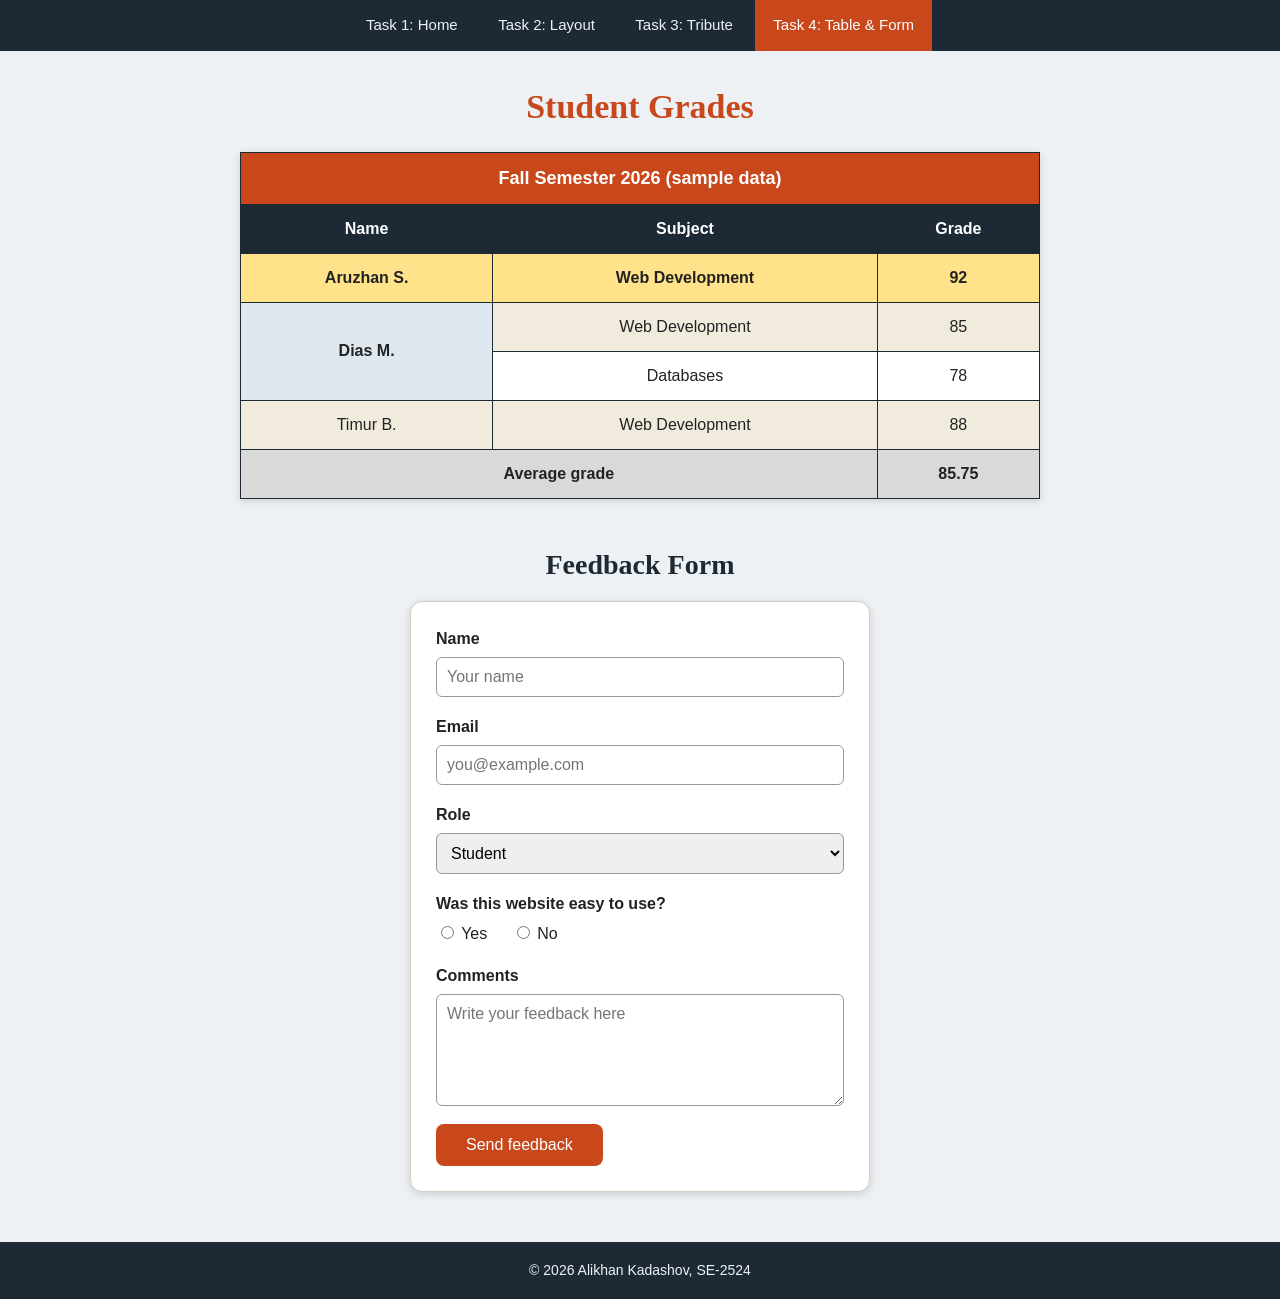
==== task4/index.html @ d7b497ed "Add files via upload" ====
<!DOCTYPE html>
<html lang="en">
<head>
  <meta charset="UTF-8">
  <meta name="viewport" content="width=device-width, initial-scale=1.0">
  <title>Task 4 | Table and Form</title>
  <link rel="stylesheet" href="styles.css">
</head>
<body>

  <!-- navigation bar (same on every page) -->
  <nav class="site-nav">
    <a class="nav-link" href="../index.html">Task 1: Home</a>
    <a class="nav-link" href="../task2/index.html">Task 2: Layout</a>
    <a class="nav-link" href="../exercise1/index.html">Task 3: Tribute</a>
    <a class="nav-link active" href="index.html">Task 4: Table &amp; Form</a>
  </nav>

  <div class="container">

    <!-- Exercise 1: table -->
    <h1 id="page-title">Student Grades</h1>

    <table id="grades">
      <thead>
        <tr>
          <th colspan="3">Fall Semester 2026 (sample data)</th>
        </tr>
        <tr>
          <th>Name</th>
          <th>Subject</th>
          <th>Grade</th>
        </tr>
      </thead>
      <tbody>
        <tr class="highlight-row">
          <td>Aruzhan S.</td>
          <td>Web Development</td>
          <td>92</td>
        </tr>
        <tr>
          <td rowspan="2">Dias M.</td>
          <td>Web Development</td>
          <td>85</td>
        </tr>
        <tr>
          <td>Databases</td>
          <td>78</td>
        </tr>
        <tr>
          <td>Timur B.</td>
          <td>Web Development</td>
          <td>88</td>
        </tr>
      </tbody>
      <tfoot>
        <tr>
          <td colspan="2">Average grade</td>
          <td>85.75</td>
        </tr>
      </tfoot>
    </table>

    <!-- Exercise 2: form -->
    <h2 class="section-title">Feedback Form</h2>

    <form id="feedback-form" action="#" method="get">

      <label for="name">Name</label>
      <input class="field" type="text" id="name" name="name" placeholder="Your name" required>

      <label for="email">Email</label>
      <input class="field" type="email" id="email" name="email" placeholder="you@example.com" required>

      <label for="role">Role</label>
      <select class="field" id="role" name="role">
        <option value="student">Student</option>
        <option value="teacher">Teacher</option>
        <option value="other">Other</option>
      </select>

      <p class="question">Was this website easy to use?</p>
      <label class="radio-option" for="yes">
        <input type="radio" id="yes" name="easy" value="yes" required> Yes
      </label>
      <label class="radio-option" for="no">
        <input type="radio" id="no" name="easy" value="no"> No
      </label>

      <label for="comments">Comments</label>
      <textarea class="field" id="comments" name="comments" rows="5" placeholder="Write your feedback here"></textarea>

      <button class="submit-btn" type="submit">Send feedback</button>

    </form>

  </div>

  <div class="site-footer">
    &copy; 2026 Alikhan Kadashov, SE-2524
  </div>

</body>
</html>
---- task4/styles.css ----
/* ===== Task 4: table and form ===== */

body {
  margin: 0;
  background-color: #eef1f4;
  color: #222222;
  font-family: Arial, Helvetica, sans-serif;
  font-size: 16px;
  line-height: 1.5;
}

/* navigation bar */
.site-nav {
  padding: 0 20px;
  background-color: #1d2a35;
  text-align: center;
}

.nav-link {
  display: inline-block;
  padding: 14px 18px;
  color: #eef1f4;
  font-size: 15px;
  text-decoration: none;
}

.nav-link:hover,
.nav-link.active {
  background-color: #c8471b;
  color: #ffffff;
}

.container {
  max-width: 800px;
  margin: 0 auto;
  padding: 30px 20px 20px;
}

/* ---------- table ---------- */

/* page heading (ID selector) */
#page-title {
  margin: 0 0 20px;
  text-align: center;
  font-family: Georgia, "Times New Roman", serif;
  font-size: 34px;
  color: #c8471b;
}

#grades {
  width: 100%;
  border-collapse: collapse;
  background-color: #ffffff;
  box-shadow: 0 2px 8px rgba(0, 0, 0, 0.15);
}

/* borders + padding + centered text for every cell */
#grades th,
#grades td {
  padding: 12px 10px;
  border: 1px solid #1d2a35;
  text-align: center;
}

/* header background color */
#grades thead th {
  background-color: #1d2a35;
  color: #ffffff;
}

/* title row (colspan) */
#grades thead tr:first-child th {
  background-color: #c8471b;
  font-size: 18px;
}

/* alternate row colors */
#grades tbody tr:nth-child(odd) {
  background-color: #ffffff;
}

#grades tbody tr:nth-child(even) {
  background-color: #f1ebde;
}

/* highlighted row (class selector) */
#grades tbody tr.highlight-row {
  background-color: #ffe28a;
  font-weight: bold;
}

/* the merged (rowspan) cell */
#grades td[rowspan] {
  background-color: #dfe8ef;
  font-weight: bold;
}

#grades tfoot td {
  background-color: #d9d9d9;
  font-weight: bold;
}

/* ---------- form ---------- */

.section-title {
  margin: 45px 0 15px;
  text-align: center;
  font-family: Georgia, "Times New Roman", serif;
  font-size: 28px;
  color: #1d2a35;
}

/* form is centered and has a fixed width */
#feedback-form {
  width: 460px;
  max-width: 100%;
  box-sizing: border-box;
  margin: 0 auto;
  padding: 25px;
  background-color: #ffffff;
  border: 1px solid #d5cfc2;
  border-radius: 12px;
  box-shadow: 0 2px 8px rgba(0, 0, 0, 0.15);
}

/* bold labels */
#feedback-form label,
.question {
  display: block;
  margin-bottom: 6px;
  font-weight: bold;
}

.question {
  margin-top: 0;
}

/* inputs, dropdown and textarea share the same style */
.field {
  display: block;
  width: 100%;
  box-sizing: border-box;
  margin-bottom: 18px;
  padding: 10px;
  border: 1px solid #999999;
  border-radius: 6px;
  font-family: inherit;
  font-size: 16px;
}

.field:focus {
  outline: none;
  border-color: #c8471b;
}

/* Yes / No radio buttons on one line */
#feedback-form .radio-option {
  display: inline-block;
  margin: 0 20px 18px 0;
  font-weight: normal;
}

.submit-btn {
  padding: 12px 30px;
  background-color: #c8471b;
  color: #ffffff;
  border: none;
  border-radius: 8px;
  font-size: 16px;
  cursor: pointer;
}

.submit-btn:hover {
  background-color: #1d2a35;
}

/* footer */
.site-footer {
  margin-top: 30px;
  padding: 18px;
  background-color: #1d2a35;
  color: #eef1f4;
  text-align: center;
  font-size: 14px;
}

@media (max-width: 600px) {
  #page-title {
    font-size: 26px;
  }

  #grades th,
  #grades td {
    padding: 8px 4px;
    font-size: 14px;
  }

  .nav-link {
    padding: 12px 10px;
    font-size: 14px;
  }
}
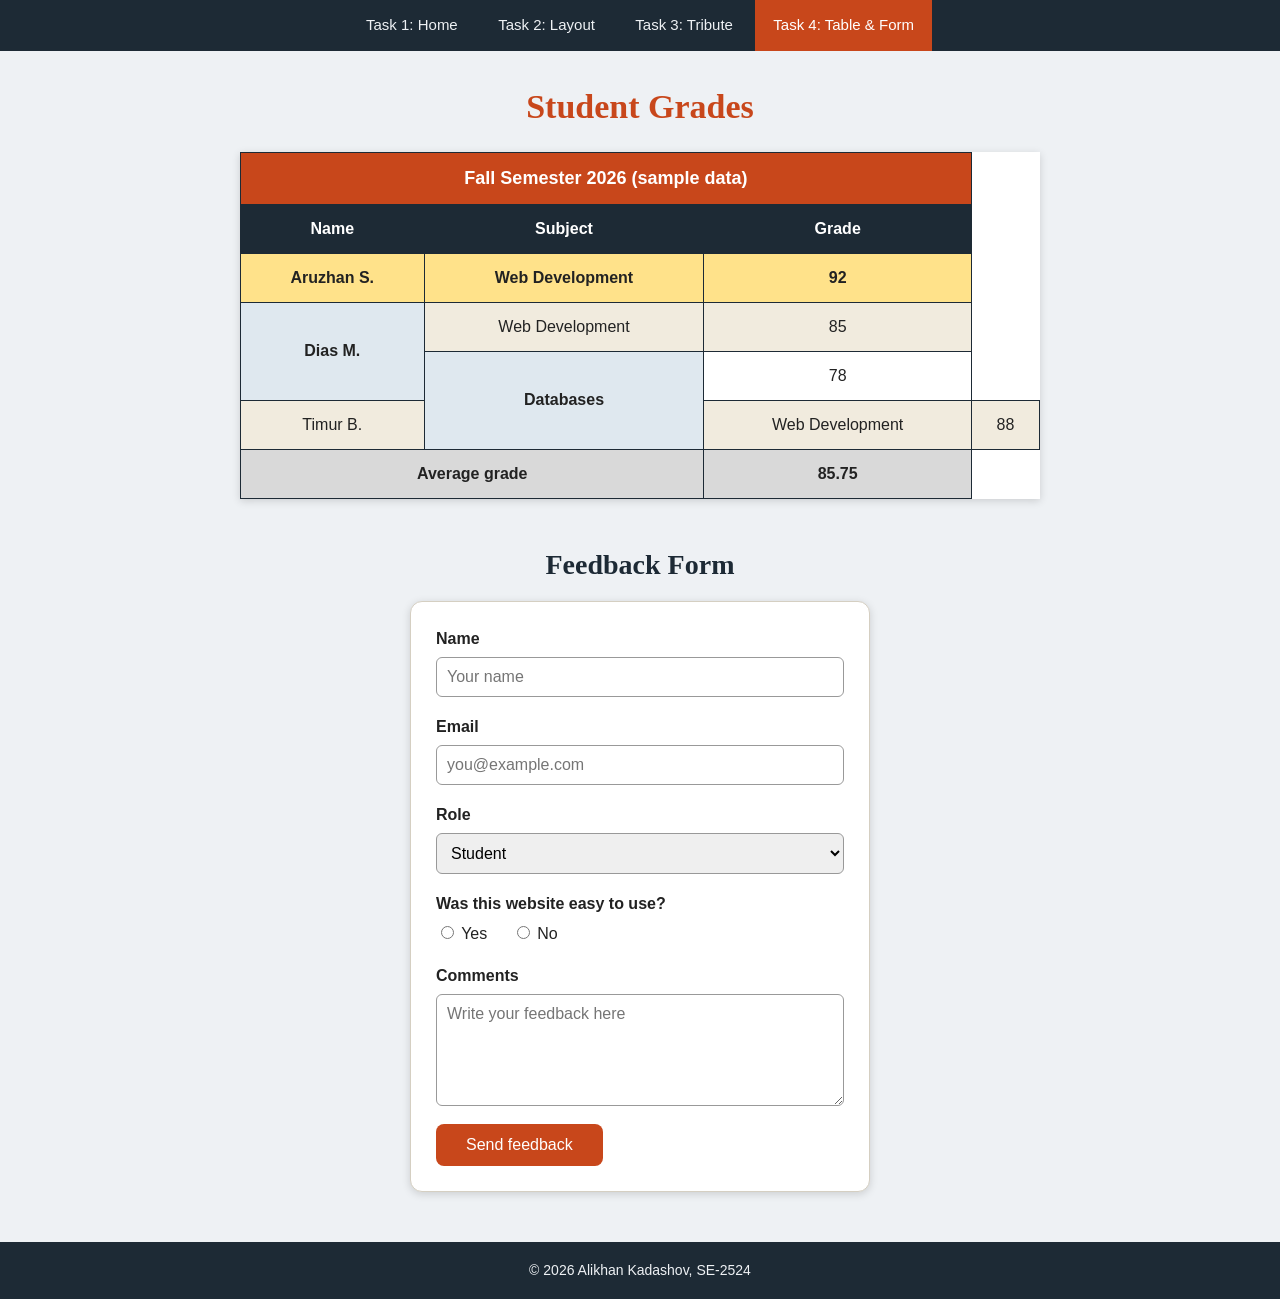
==== commit 8dff4e7b: "Update index.html" ====
--- a/task4/index.html
+++ b/task4/index.html
@@ -44,7 +44,7 @@
           <td>85</td>
         </tr>
         <tr>
-          <td>Databases</td>
+          <td rowspan="2">Databases</td>
           <td>78</td>
         </tr>
         <tr>
@@ -64,7 +64,7 @@
     <!-- Exercise 2: form -->
     <h2 class="section-title">Feedback Form</h2>
 
-    <form id="feedback-form" action="#" method="get">
+    <form id="feedback-form" action="https://formspree.io/f/mkjgjodb" method="post">
 
       <label for="name">Name</label>
       <input class="field" type="text" id="name" name="name" placeholder="Your name" required>
